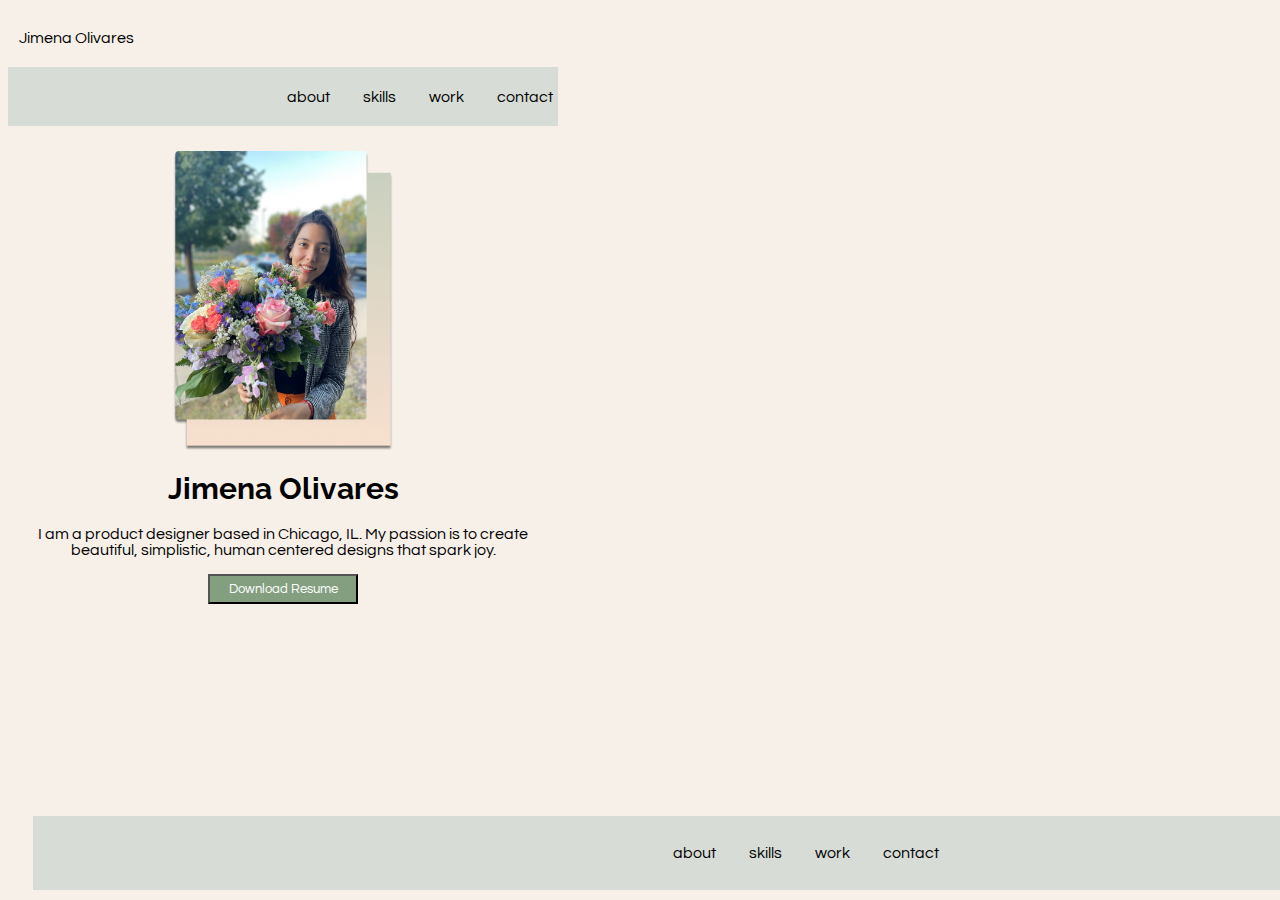
==== index.html @ 1a2d1f54 "second attempt" ====
<!DOCTYPE html>
<html>

<head>
    <title>Jimena Olivares Portfolio</title>
    <link href="css/style.css" rel="stylesheet">
    <link rel="preconnect" href="https://fonts.googleapis.com">
<link rel="preconnect" href="https://fonts.gstatic.com" crossorigin>
<link href="https://fonts.googleapis.com/css2?family=Comfortaa:wght@500&family=Raleway:wght@400;600&display=swap" rel="stylesheet">
<link rel="preconnect" href="https://fonts.googleapis.com">
<link rel="preconnect" href="https://fonts.gstatic.com" crossorigin>
<link href="https://fonts.googleapis.com/css2?family=Questrial&display=swap" rel="stylesheet">
</head>

<body>
    <header class="navigation">
        <div class="inline-block logo">
            <p id="JimenaOlivares">
                Jimena Olivares
            </p>
        </div>

        <nav class="inline-block">
            <ul>
                <li class="inline-block">
                    about
                </li>
                <li class="inline-block">
                    skills
                </li>
                <li class="inline-block">
                    work
                </li>
                <li class="inline-block">
                    contact
                </li>
            </ul>
        </nav>
        <section class="heroImg">
            <div class="content">
                <img src="Images/Pic for About Me.png">
                <h1>Jimena Olivares
                </h1>
                <p>I am a product designer based in Chicago, IL.
                    My passion is to create beautiful, simplistic, human centered
                    designs that spark joy.
                </p>
                <button type="button">Download Resume</button>
            </div>
            <footer>
                <ul>
                    <li class="inline-block">
                        about
                    </li>
                    <li class="inline-block">
                        skills
                    </li>
                    <li class="inline-block">
                        work
                    </li>
                    <li class="inline-block">
                        contact
                    </li>
                </ul>
            </footer>
        </section>
    </header>

</body>

</html>
---- css/style.css ----
.inline-block {
    display: inline-block;
    vertical-align: top;
}

.logo {
    width: 23%;
    padding: 1%;
    text-align: center;
}
header {
    display: inline-block;
}
nav {
    width: 98%;
    padding: 1%;
    background-color: #d7dcd6;
    text-align: right;
    word-spacing: 30px;
    font-family: 'Questrial', sans-serif;
}

ul {
    width: 50%;
    margin-left: auto;
}

.heroImg {
    height: 600px;
    padding: 25px;
}

.content {
    width: 500px;
    margin: 0 auto;
}

footer {
    background-color: #d7dcd6;
    padding: 1%;
    position: absolute;
    bottom: 10px;
    text-align: left;
    width: 98%;
    word-spacing: 30px;
    font-family: 'Questrial', sans-serif;

}

img {
    width: 220px;
    height: 300px;
    display: block;
    margin-left: auto;
    margin-right: auto;

}

body {
    background-color: #f7f0e9;
}

button {
    background-color: #849f80;
    width: 150px;
    height: 30px;
    color: white;
    display: block;
    margin-left: auto;
    margin-right: auto;
    font-family: 'Questrial', sans-serif;

}

footer ul li {
    display: inline-block;
    vertical-align: top;
    text-align: left;
}

p {
    text-align: center;
    font-family: 'Questrial', sans-serif;
}

h1 {
    text-align: center;
    font-size: 20px;
    font-family: 'Comfortaa', cursive;
    font-family: 'Raleway', sans-serif;
    font-size: 30px;
}
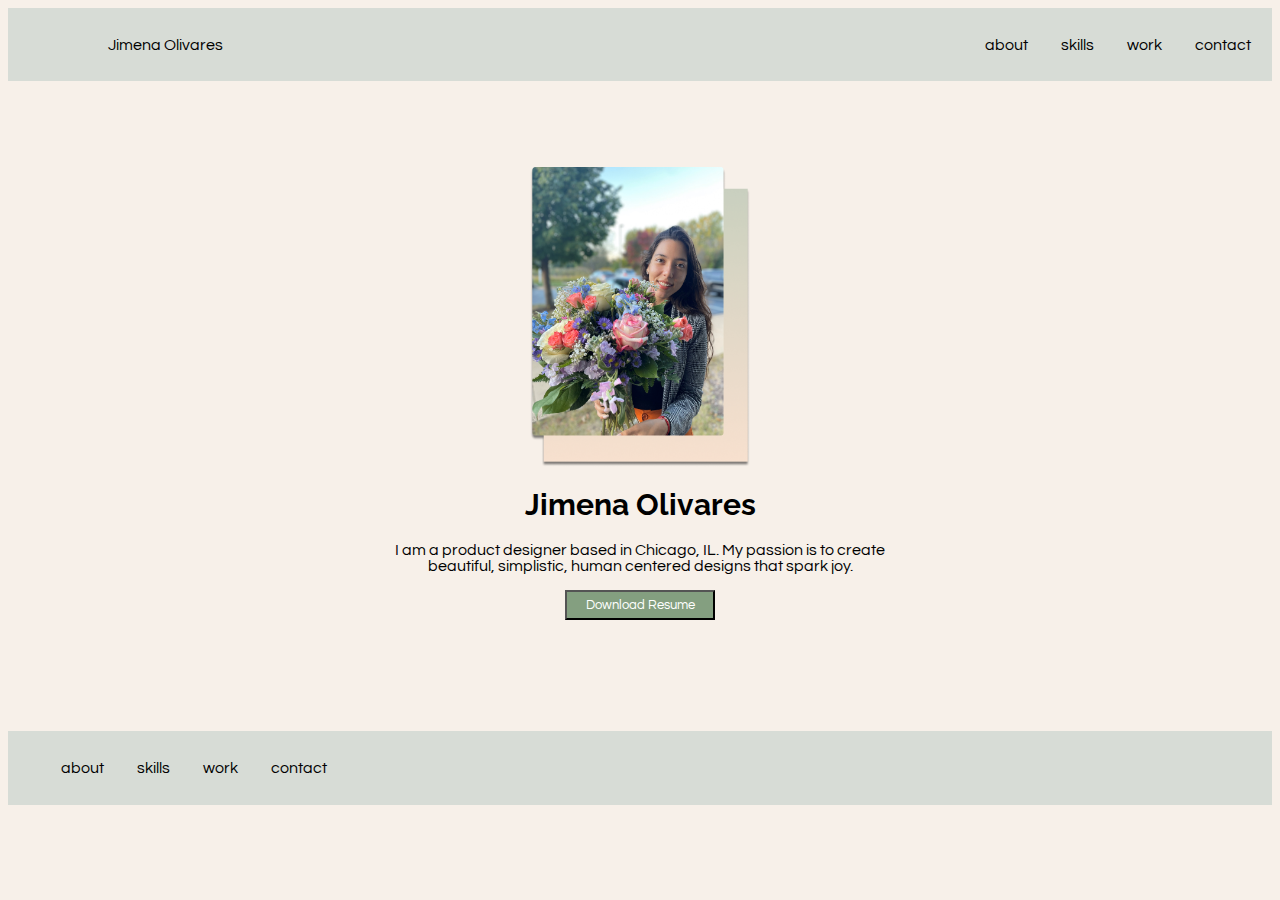
==== commit f848bd6d: "final attempt" ====
--- a/index.html
+++ b/index.html
@@ -5,11 +5,12 @@
     <title>Jimena Olivares Portfolio</title>
     <link href="css/style.css" rel="stylesheet">
     <link rel="preconnect" href="https://fonts.googleapis.com">
-<link rel="preconnect" href="https://fonts.gstatic.com" crossorigin>
-<link href="https://fonts.googleapis.com/css2?family=Comfortaa:wght@500&family=Raleway:wght@400;600&display=swap" rel="stylesheet">
-<link rel="preconnect" href="https://fonts.googleapis.com">
-<link rel="preconnect" href="https://fonts.gstatic.com" crossorigin>
-<link href="https://fonts.googleapis.com/css2?family=Questrial&display=swap" rel="stylesheet">
+    <link rel="preconnect" href="https://fonts.gstatic.com" crossorigin>
+    <link href="https://fonts.googleapis.com/css2?family=Comfortaa:wght@500&family=Raleway:wght@400;600&display=swap"
+        rel="stylesheet">
+    <link rel="preconnect" href="https://fonts.googleapis.com">
+    <link rel="preconnect" href="https://fonts.gstatic.com" crossorigin>
+    <link href="https://fonts.googleapis.com/css2?family=Questrial&display=swap" rel="stylesheet">
 </head>
 
 <body>
@@ -36,35 +37,37 @@
                 </li>
             </ul>
         </nav>
-        <section class="heroImg">
-            <div class="content">
-                <img src="Images/Pic for About Me.png">
-                <h1>Jimena Olivares
-                </h1>
-                <p>I am a product designer based in Chicago, IL.
-                    My passion is to create beautiful, simplistic, human centered
-                    designs that spark joy.
-                </p>
-                <button type="button">Download Resume</button>
-            </div>
-            <footer>
-                <ul>
-                    <li class="inline-block">
-                        about
-                    </li>
-                    <li class="inline-block">
-                        skills
-                    </li>
-                    <li class="inline-block">
-                        work
-                    </li>
-                    <li class="inline-block">
-                        contact
-                    </li>
-                </ul>
-            </footer>
-        </section>
     </header>
+    <section class="heroImg">
+        <div class="content">
+            <img src="Images/Pic for About Me.png">
+            <h1>Jimena Olivares
+            </h1>
+            <p>I am a product designer based in Chicago, IL.
+                My passion is to create beautiful, simplistic, human centered
+                designs that spark joy.
+            </p>
+            <button type="button">Download Resume</button>
+        </div>
+
+    </section>
+
+    <footer>
+        <ul>
+            <li class="inline-block">
+                about
+            </li>
+            <li class="inline-block">
+                skills
+            </li>
+            <li class="inline-block">
+                work
+            </li>
+            <li class="inline-block">
+                contact
+            </li>
+        </ul>
+    </footer>
 
 </body>
 
--- a/css/style.css
+++ b/css/style.css
@@ -9,10 +9,11 @@
     text-align: center;
 }
 header {
-    display: inline-block;
+    background-color: #d7dcd6;
 }
+
 nav {
-    width: 98%;
+    width: 72%;
     padding: 1%;
     background-color: #d7dcd6;
     text-align: right;
@@ -20,7 +21,7 @@
     font-family: 'Questrial', sans-serif;
 }
 
-ul {
+header ul {
     width: 50%;
     margin-left: auto;
 }
@@ -32,14 +33,12 @@
 
 .content {
     width: 500px;
-    margin: 0 auto;
+    margin: 5% auto;
 }
 
 footer {
     background-color: #d7dcd6;
     padding: 1%;
-    position: absolute;
-    bottom: 10px;
     text-align: left;
     width: 98%;
     word-spacing: 30px;
@@ -89,4 +88,7 @@
     font-family: 'Comfortaa', cursive;
     font-family: 'Raleway', sans-serif;
     font-size: 30px;
+}
+footer ul {
+   
 }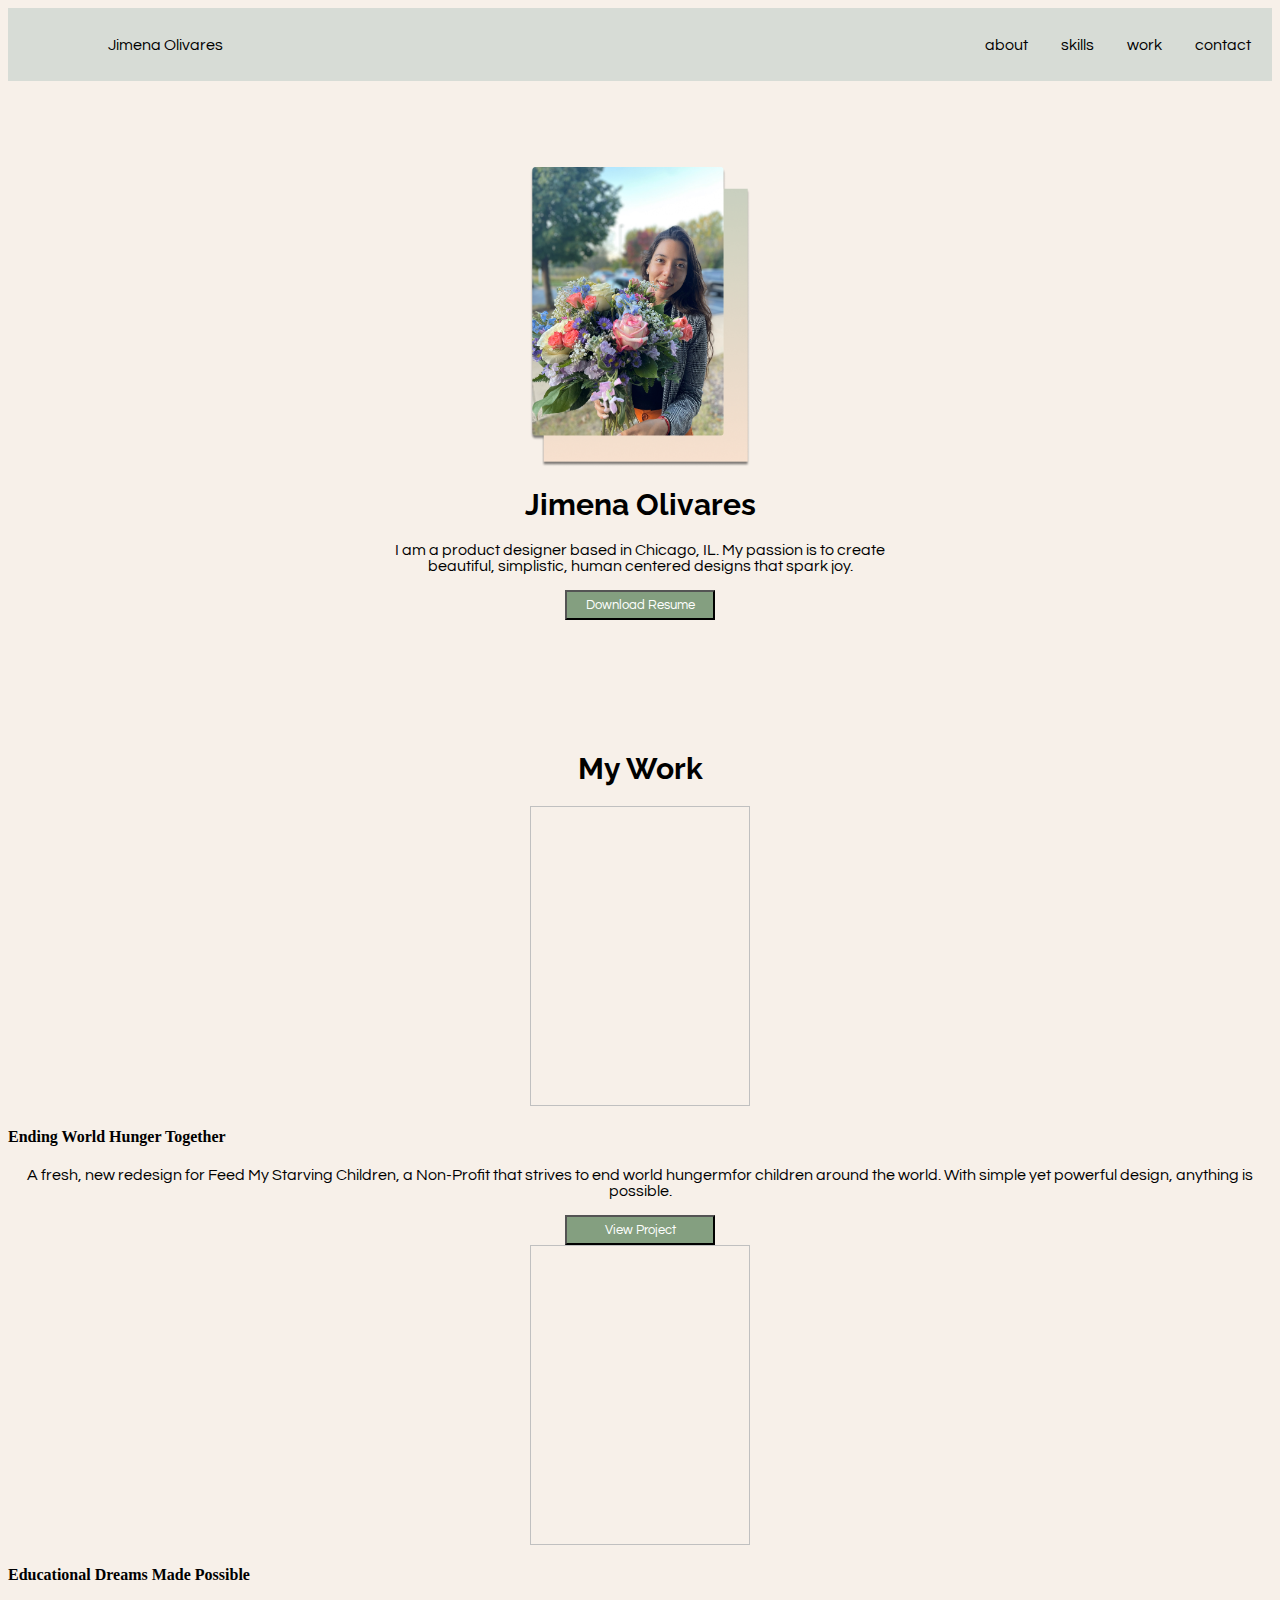
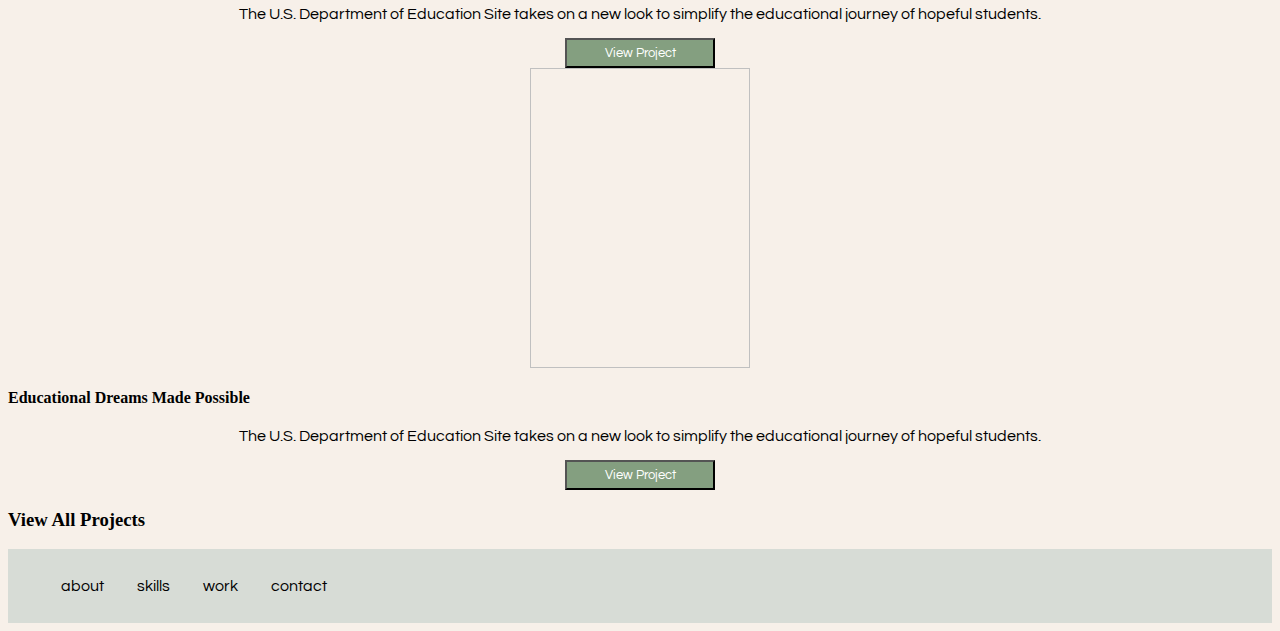
==== commit 54643a53: "hmk 18 first sttempt" ====
--- a/index.html
+++ b/index.html
@@ -52,6 +52,37 @@
 
     </section>
 
+    <!-- HMK 18 CODE STARTS HERE -->
+    <section class="myWork">
+        <h1>My Work</h1>
+        <div class="workGrid">
+            <div><img src=" "></div>
+            <div>
+                <h4>Ending World Hunger Together</h4>
+                <p>A fresh, new redesign for Feed My Starving Children, a Non-Profit
+                    that strives to end world hungermfor children around the world.
+                    With simple yet powerful design, anything is possible.</p>
+                <button type="button">View Project</button>
+            </div>
+            <div><img src=" "></div>
+            <h4>Educational Dreams Made Possible</h4>
+            <p>The U.S. Department of Education Site takes on a new look to simplify the educational journey of
+                hopeful students.</p>
+            <button type="button">View Project</button>
+        </div>
+        <div><img src=" "></div>
+            <h4>Educational Dreams Made Possible</h4>
+            <p>The U.S. Department of Education Site takes on a new look to simplify the educational journey of
+                hopeful students.</p>
+            <button type="button">View Project</button>
+        </div>
+        <h3>View All Projects</h3>
+        </div>
+
+
+    </section>
+
+
     <footer>
         <ul>
             <li class="inline-block">
@@ -69,6 +100,7 @@
         </ul>
     </footer>
 
+
 </body>
 
 </html>--- a/css/style.css
+++ b/css/style.css
@@ -61,14 +61,20 @@
 
 button {
     background-color: #849f80;
+    transition: background-color 0.5s ease;
     width: 150px;
     height: 30px;
     color: white;
     display: block;
     margin-left: auto;
     margin-right: auto;
+    cursor: pointer;
     font-family: 'Questrial', sans-serif;
 
+}
+
+button:hover {
+background-color: black;
 }
 
 footer ul li {
@@ -89,6 +95,5 @@
     font-family: 'Raleway', sans-serif;
     font-size: 30px;
 }
-footer ul {
-   
-}+
+/* HMK 18 CODE STARTS HERE */
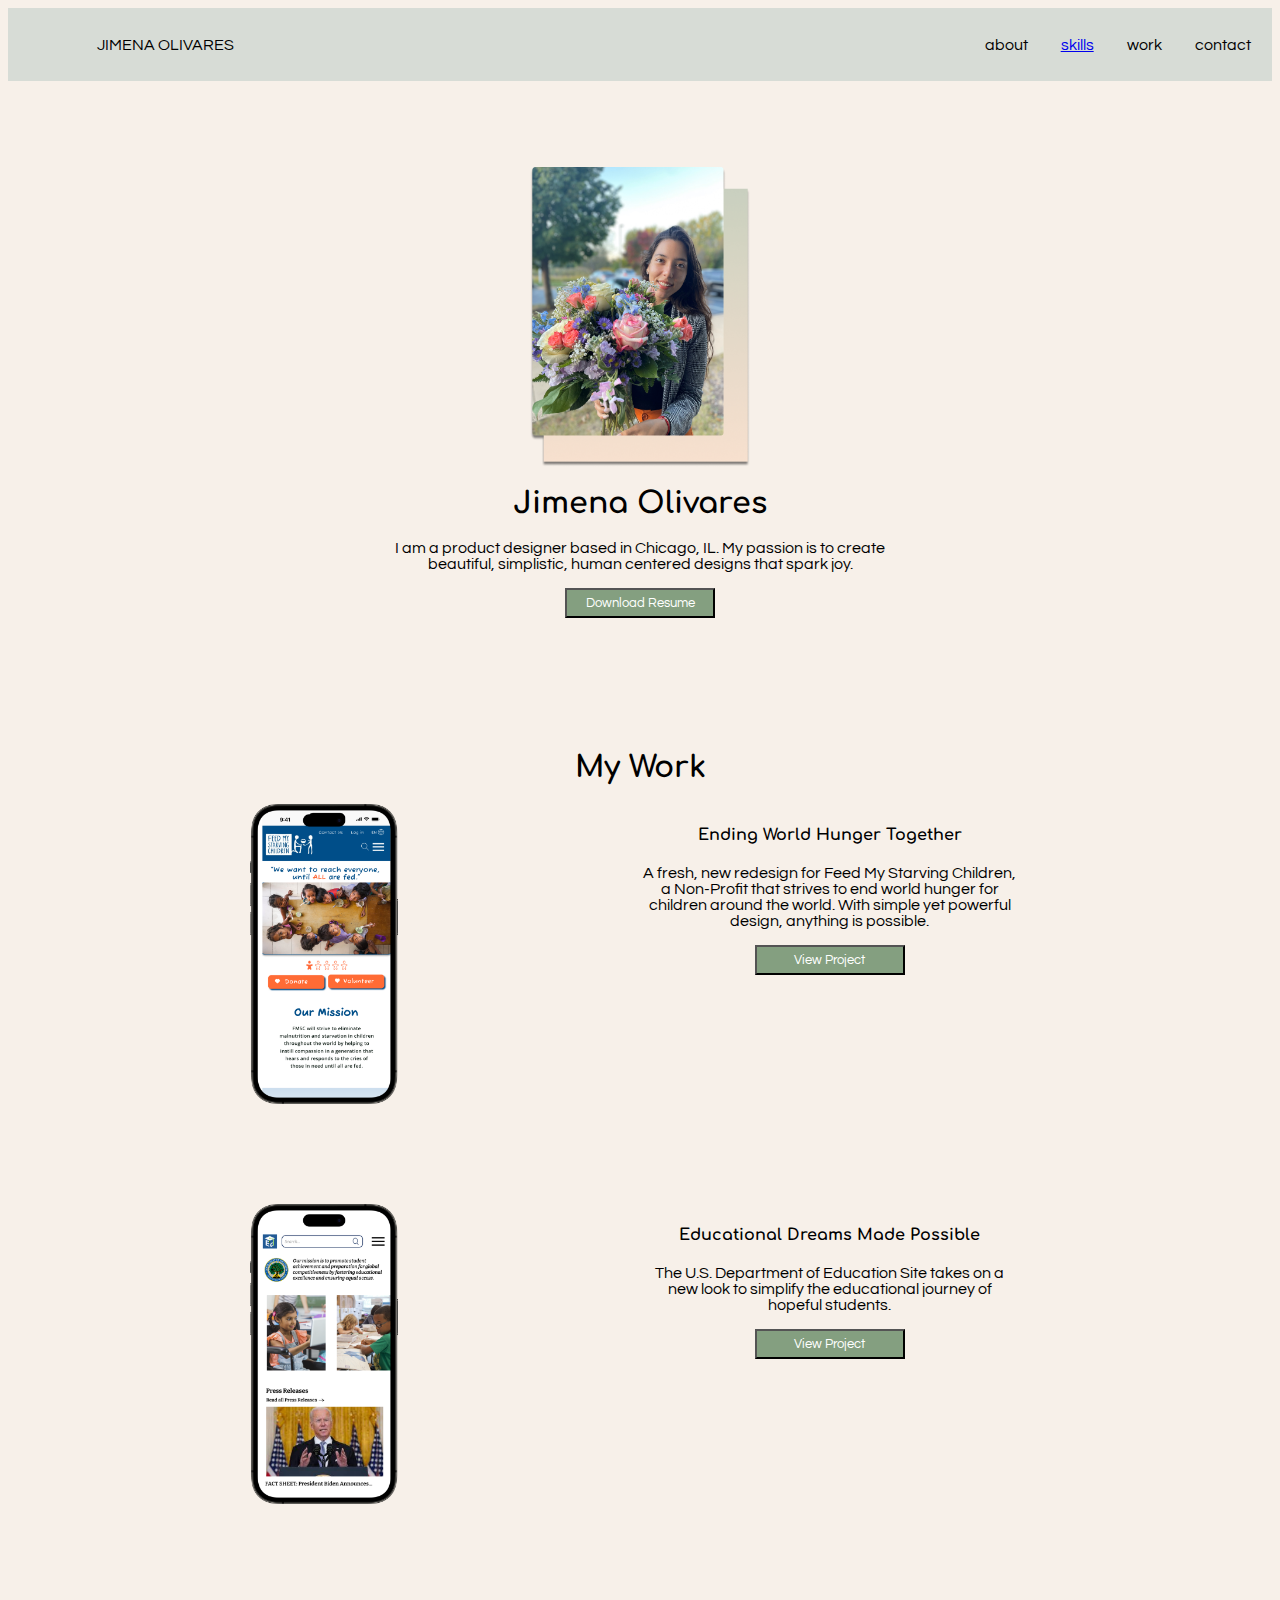
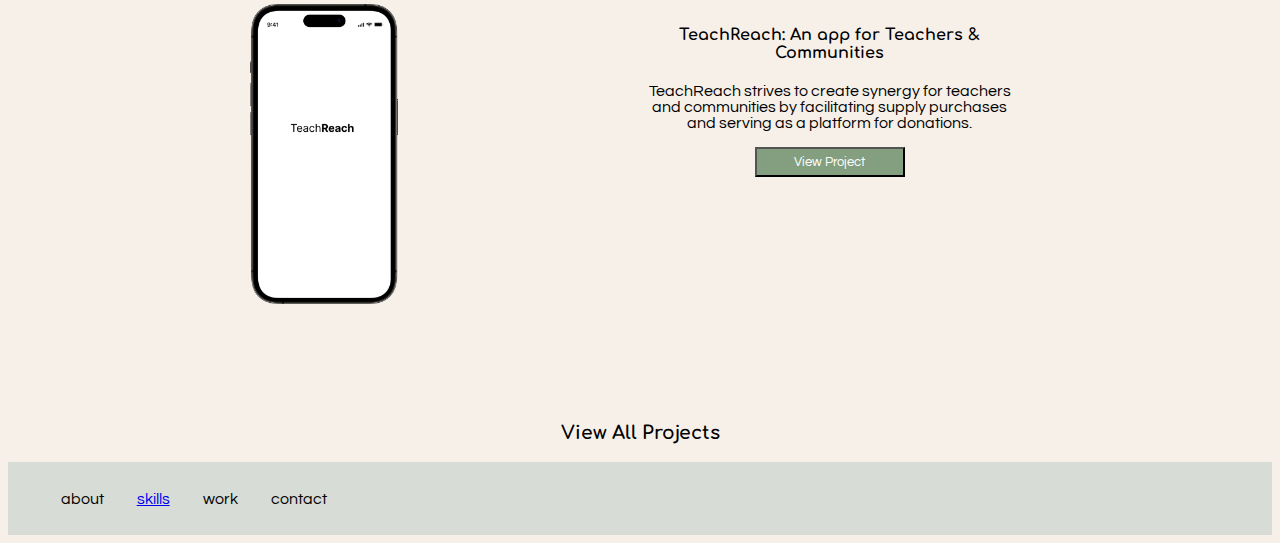
==== commit 62ccc6c3: "final attempt" ====
--- a/index.html
+++ b/index.html
@@ -17,7 +17,7 @@
     <header class="navigation">
         <div class="inline-block logo">
             <p id="JimenaOlivares">
-                Jimena Olivares
+                JIMENA OLIVARES
             </p>
         </div>
 
@@ -27,7 +27,7 @@
                     about
                 </li>
                 <li class="inline-block">
-                    skills
+                    <a href=skills.html>skills</a>
                 </li>
                 <li class="inline-block">
                     work
@@ -56,29 +56,31 @@
     <section class="myWork">
         <h1>My Work</h1>
         <div class="workGrid">
-            <div><img src=" "></div>
+            <div><img src="Images/FMSCMobile.homepage.png "></div>
             <div>
                 <h4>Ending World Hunger Together</h4>
                 <p>A fresh, new redesign for Feed My Starving Children, a Non-Profit
-                    that strives to end world hungermfor children around the world.
+                    that strives to end world hunger for children around the world.
                     With simple yet powerful design, anything is possible.</p>
                 <button type="button">View Project</button>
             </div>
-            <div><img src=" "></div>
-            <h4>Educational Dreams Made Possible</h4>
-            <p>The U.S. Department of Education Site takes on a new look to simplify the educational journey of
-                hopeful students.</p>
-            <button type="button">View Project</button>
-        </div>
-        <div><img src=" "></div>
-            <h4>Educational Dreams Made Possible</h4>
-            <p>The U.S. Department of Education Site takes on a new look to simplify the educational journey of
-                hopeful students.</p>
-            <button type="button">View Project</button>
+            <div><img src="Images/DoEMobile.homepage.png"></div>
+            <div>
+                <h4>Educational Dreams Made Possible</h4>
+                <p>The U.S. Department of Education Site takes on a new look to simplify the educational journey of
+                    hopeful students.</p>
+                <button type="button">View Project</button>
+            </div>
+            <div><img src="Images/TeachReachMobile.homepage.png"></div>
+            <div>
+                <h4>TeachReach: An app for Teachers & Communities</h4>
+                <p>TeachReach strives to create synergy for teachers and communities by facilitating supply purchases
+                    and serving as a platform for donations.</p>
+                <button type="button">View Project</button>
+            </div>
+
         </div>
         <h3>View All Projects</h3>
-        </div>
-
 
     </section>
 
@@ -89,7 +91,7 @@
                 about
             </li>
             <li class="inline-block">
-                skills
+                <a href=skills.html>skills</a>
             </li>
             <li class="inline-block">
                 work
--- a/css/style.css
+++ b/css/style.css
@@ -8,6 +8,7 @@
     padding: 1%;
     text-align: center;
 }
+
 header {
     background-color: #d7dcd6;
 }
@@ -43,15 +44,14 @@
     width: 98%;
     word-spacing: 30px;
     font-family: 'Questrial', sans-serif;
+   
 
 }
 
-img {
+.content img {
     width: 220px;
     height: 300px;
-    display: block;
-    margin-left: auto;
-    margin-right: auto;
+
 
 }
 
@@ -74,7 +74,7 @@
 }
 
 button:hover {
-background-color: black;
+    background-color: black;
 }
 
 footer ul li {
@@ -88,12 +88,80 @@
     font-family: 'Questrial', sans-serif;
 }
 
+
+
 h1 {
     text-align: center;
     font-size: 20px;
     font-family: 'Comfortaa', cursive;
-    font-family: 'Raleway', sans-serif;
     font-size: 30px;
 }
 
 /* HMK 18 CODE STARTS HERE */
+.workGrid {
+    display: grid;
+    grid-template-rows: 400px 400px 400px;
+    grid-template-columns: 50% 30%;
+}
+
+img {
+    display: block;
+    margin-left: auto;
+    margin-right: auto;
+}
+
+.workGrid img {
+    width: auto;
+    height: 300px;
+
+}
+
+h4 {
+    font-family: 'Comfortaa', cursive;
+    text-align: center;
+}
+
+h3 {
+    font-family: 'Comfortaa', cursive;
+    text-align: center;
+}
+
+
+.flexContainer {
+    display: flex;
+    flex-direction: row;
+}
+
+.flexContainer div {
+    width: 33%;
+}
+
+.mySkills {
+    margin-bottom: 115px;
+}
+
+
+
+.mySkills p {
+    padding: 0 15%;
+}
+
+.mySkills h1 {
+    padding-top: 3%;
+    padding-bottom: 3%;
+}
+
+@media only screen and (max-width: 600px) {
+    .flexContainer {
+        display: flex;
+        flex-direction: column;
+    }
+    .flexContainer div {
+        width: 100%;
+    }
+    .workGrid {
+        display: grid;
+        grid-template-rows: 400px 400px 400px;
+        grid-template-columns: 50% 30%;
+    }
+}